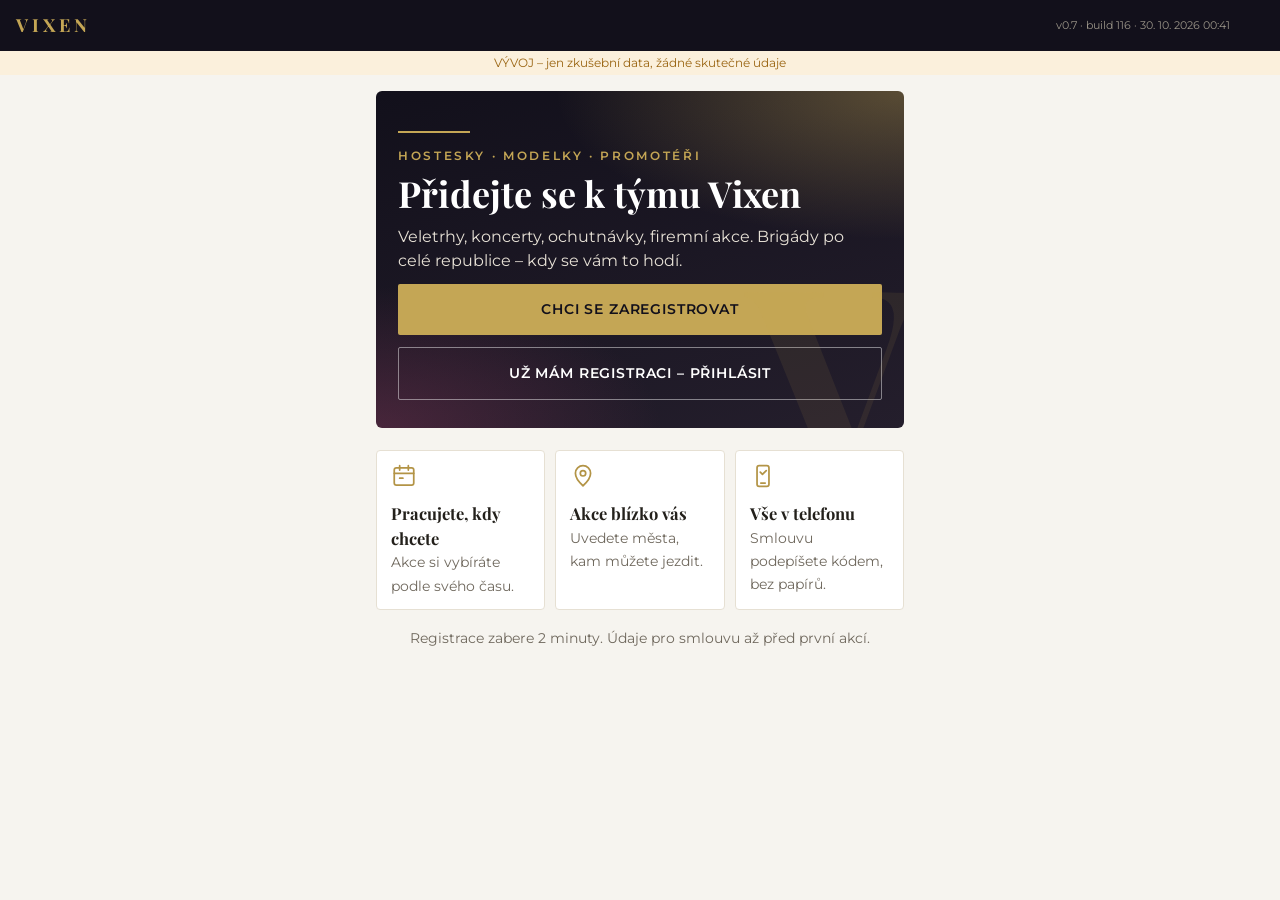
==== index.html @ 066e006f "build 116: Lidé: viditelný filtr měst (více měst, bez diakritiky), řidičák/auto, bota, poslední akce" ====
<!doctype html>
<html lang="cs">
<head>
<meta charset="utf-8">
<meta name="viewport" content="width=device-width,initial-scale=1,viewport-fit=cover">
<meta name="theme-color" content="#12101b">
<link rel="manifest" href="manifest.webmanifest">
<link rel="icon" type="image/png" sizes="32x32" href="ikony/favicon-32.png">
<link rel="apple-touch-icon" href="ikony/apple-touch-icon.png">
<meta name="apple-mobile-web-app-capable" content="yes">
<meta name="mobile-web-app-capable" content="yes">
<meta name="apple-mobile-web-app-title" content="Vixen">
<meta name="apple-mobile-web-app-status-bar-style" content="black-translucent">
<meta name="robots" content="noindex, nofollow">
<title>Vixen – hostesky</title>
<link rel="stylesheet" href="styles.css?v=116">
</head>
<body class="verejna">
<header class="hlava"><div class="top"><b>VIXEN</b><span id="kdo"></span><button id="odhlasit" class="hidden">Odhlásit</button></div>
<nav class="kroky hidden" id="tabs" aria-label="Kroky">
  <button data-v="prehled"><i>⌂</i><span>Přehled</span></button><button data-v="nabidky"><i>✉</i><span>Nabídky</span></button><button data-v="profil"><i>3</i><span>Profil</span></button><button data-v="nastup"><i>4</i><span>Údaje</span></button><button data-v="dokumenty"><i>5</i><span>Smlouva</span></button>
</nav></header>
<div class="env" id="env"></div>
<main id="app"><p class="mute">Načítám…</p></main>

<script src="vendor/supabase.js?v=116"></script>
<script src="config.js?v=116"></script>
<script src="verze.js?v=116"></script>
<script src="kontroly.js?v=116"></script>
<script src="app.js?v=116"></script>
</body>
</html>
---- styles.css ----
/* Společný vzhled aplikace Vixen (hosteska i kancelář) */
:root{--bg:#f6f4ef;--card:#fff;--ink:#23201b;--mute:#6f685d;--line:#ddd6c8;--gold:#ac9455;--gold-d:#8c7740;--gold-s:#f1ead9;
--ok:#2f7d4f;--ok-s:#e3f1e8;--warn:#9a6512;--warn-s:#fbf0dc;--bad:#b23a3a;--bad-s:#fdf1f1}
*{box-sizing:border-box}
html,body{margin:0}
body{background:var(--bg);color:var(--ink);font:16px/1.5 system-ui,-apple-system,"Segoe UI",Roboto,sans-serif}
.top{position:sticky;top:0;z-index:5;background:#23201b;color:#fff;display:flex;justify-content:space-between;align-items:center;padding:12px 16px}
.top b{color:var(--gold);letter-spacing:.14em}
.top button{background:none;border:1px solid #555;color:#ddd;border-radius:8px;padding:4px 10px;font:inherit;font-size:13px;cursor:pointer}
.env{background:var(--warn-s);color:var(--warn);font-size:12px;text-align:center;padding:3px}
main{max-width:560px;margin:0 auto;padding:16px 16px 40px}
h1{font-size:22px;margin:8px 0 4px}
h2{font-size:18px;margin:18px 0 6px}
.mute{color:var(--mute);font-size:14px}
.card{background:var(--card);border:1px solid var(--line);border-radius:14px;padding:14px 16px;margin:12px 0}
.fld{margin:12px 0}
.fld label{display:block;font-size:13px;color:var(--mute);margin-bottom:4px}
.fld input,.fld select,.fld textarea{width:100%;padding:11px 12px;border:1px solid #cfc7b8;border-radius:10px;background:#fff;font:inherit;color:var(--ink)}
.fld input:focus,.fld select:focus{outline:2px solid var(--gold);border-color:var(--gold)}
.fld.chyba input,.fld.chyba select{border-color:var(--bad);background:var(--bad-s)}
.fld .err{color:var(--bad);font-size:13px;margin-top:4px;min-height:0}
.fld .hint{color:var(--mute);font-size:12.5px;margin-top:4px}
.pre{background:var(--gold-s)!important;border-color:#d9cba3!important}
.row{display:flex;gap:10px}.row>*{flex:1}
.chips{display:flex;flex-wrap:wrap;gap:8px}
.chips label{white-space:nowrap;display:flex;align-items:center;gap:6px;border:1px solid #cfc7b8;border-radius:20px;padding:7px 12px;font-size:14px;background:#fff;cursor:pointer}
.chk{display:flex;gap:10px;align-items:flex-start;font-size:14px;margin:12px 0;cursor:pointer}
.chk input{width:20px;height:20px;margin-top:2px;flex:none}
.btn{display:block;width:100%;border:0;border-radius:12px;padding:14px;font:inherit;font-weight:700;background:var(--gold);color:#fff;cursor:pointer;margin-top:12px}
.btn:disabled{opacity:.45;cursor:not-allowed}
.btn.o{background:#fff;color:var(--ink);border:1px solid #cfc7b8}
.btn.g{background:var(--ok)}
.msg{border-radius:10px;padding:10px 12px;margin:10px 0;font-size:14px}
.msg.ok{background:var(--ok-s);color:var(--ok)}.msg.bad{background:var(--bad-s);color:var(--bad)}.msg.warn{background:var(--warn-s);color:var(--warn)}
.sem{display:flex;justify-content:space-between;align-items:center;border:1px solid var(--line);border-radius:10px;padding:10px 12px;margin:8px 0;background:#fff;cursor:pointer}
.tag{font-size:12px;padding:2px 9px;border-radius:12px;white-space:nowrap}
.t-ok{background:var(--ok-s);color:var(--ok)}.t-w{background:var(--warn-s);color:var(--warn)}.t-b{background:var(--bad-s);color:var(--bad)}.t-g{background:#eee;color:#555}
.sum{display:grid;grid-template-columns:42% 58%;gap:4px 10px;font-size:14px}
.sum div:nth-child(odd){color:var(--mute)}
.doc{white-space:pre-wrap;font:13px/1.55 Georgia,serif;background:#fffdf8;border:1px solid var(--line);border-radius:10px;padding:14px;max-height:340px;overflow:auto}
.code{font-size:28px;letter-spacing:10px;text-align:center;font-weight:700}
.top #kdo{margin:0 12px;color:#e8e2d6;font-size:13px;white-space:nowrap;overflow:hidden;text-overflow:ellipsis;max-width:42vw}
.top #kdo:not(:empty)::before{content:"👤 ";}
.dok-pod .akce{display:block;margin-top:4px;font-size:14px}.dok-pod .akce a{margin-right:12px}.dok-pod .m2 .msg{margin:6px 0 0}
.hlava{position:sticky;top:0;z-index:6}.hlava .top{position:static}
/* navigace krokem nahoře (hosteska) */
.kroky{display:flex;background:#fff;border-bottom:1px solid var(--line);max-width:100%;overflow-x:auto}
.kroky button{flex:1 1 0;min-width:72px;background:none;border:0;border-bottom:3px solid transparent;font:inherit;font-size:13px;color:var(--mute);padding:8px 4px 6px;cursor:pointer;display:flex;flex-direction:column;align-items:center;gap:2px}
.kroky button i{font-style:normal;width:24px;height:24px;border-radius:50%;display:flex;align-items:center;justify-content:center;font-size:13px;font-weight:700;background:#ece6da;color:var(--mute)}
.kroky button.on{color:var(--ink);font-weight:700;border-bottom-color:var(--gold)}
.kroky button.hot i{background:var(--ok);color:#fff}
.kroky button.dalsi i{background:var(--gold);color:#fff;box-shadow:0 0 0 3px var(--gold-s)}
.kroky button.zamek{opacity:.55}
/* tok kroků na přehledu */
.ted{border-radius:14px;padding:14px 16px;margin:12px 0 18px;background:var(--gold-s);border:2px solid var(--gold)}
.ted.kancelar{background:var(--warn-s);border-color:#e6c98f}
.ted.konec{background:var(--ok-s);border-color:#9fd0b2}
.ted b{display:block;font-size:17px;margin-bottom:2px}
.ted .btn{margin-top:10px}
.prubeh{height:8px;border-radius:4px;background:#e6dfd1;overflow:hidden;margin:6px 0 2px}.prubeh>div{height:100%;background:var(--ok)}
.cesta{margin:8px 0 0;padding:0;list-style:none}
.cesta li{position:relative;display:flex;gap:12px;padding:0 0 22px}
.cesta li:not(:last-child)::before{content:"";position:absolute;left:15px;top:32px;bottom:2px;width:2px;background:var(--line)}
.cesta li:not(:last-child)::after{content:"";position:absolute;left:10px;bottom:0;border:6px solid transparent;border-top:8px solid var(--line)}
.cesta li.hotovo:not(:last-child)::before{background:var(--ok)}.cesta li.hotovo:not(:last-child)::after{border-top-color:var(--ok)}
.cesta .c{flex:0 0 32px;height:32px;border-radius:50%;display:flex;align-items:center;justify-content:center;font-weight:700;background:#ece6da;color:var(--mute);position:relative;z-index:1}
.cesta li.hotovo .c{background:var(--ok);color:#fff}
.cesta li.nyni .c{background:var(--gold);color:#fff;box-shadow:0 0 0 4px var(--gold-s)}
.cesta .t{flex:1;min-width:0}
.cesta .t b{display:block}
.cesta .t small{display:block;color:var(--mute);font-size:13px}
.cesta li.nyni .t b{color:var(--gold-d)}
.cesta li.budouci .t{opacity:.7}
.kdo{display:inline-block;font-size:11px;font-weight:700;padding:1px 7px;border-radius:99px;margin-left:6px;vertical-align:middle}
.kdo.vy{background:var(--gold);color:#fff}.kdo.kanc{background:#e9e3d6;color:var(--mute)}
.cesta li[data-v]{cursor:pointer}
.hidden{display:none!important}
a{color:var(--gold-d)}
/* kde může pracovat */
.okresy{border:1px solid var(--line);border-radius:12px;padding:10px 12px;margin:10px 0;background:var(--gold-s)}
.okr-hlava{display:flex;gap:8px;align-items:baseline;flex-wrap:wrap;margin-bottom:8px;font-size:14px}
.okr-pocet{color:var(--mute);font-size:13px}
.okr-vse{margin-left:auto;font-size:13px}
.okresy .chips label{font-size:13px;padding:5px 10px}

/* fotky v profilu */
.fotky{display:flex;gap:10px;flex-wrap:wrap}
.fotky figure{position:relative;margin:0;width:104px;height:138px;border-radius:12px;overflow:hidden;background:#eee8dc}
.fotky img{width:100%;height:100%;object-fit:cover}
.fotky .smaz{position:absolute;top:4px;right:4px;border:0;border-radius:50%;width:26px;height:26px;background:rgba(0,0,0,.6);color:#fff;cursor:pointer}
.fotky .pridat{width:104px;height:138px;border:2px dashed var(--gold);border-radius:12px;display:flex;align-items:center;justify-content:center;text-align:center;color:var(--gold-d);font-weight:600;cursor:pointer;font-size:14px;line-height:1.4}

/* ---------- veřejná stránka hostesky – vzhled podle webu vixen-hostesky.cz (Playfair Display + Montserrat, zlatá) ----------
   Písma jsou uložená u aplikace (fonts/, licence OFL) – nenačítají se z Googlu. */
@font-face{font-family:'Playfair Display';font-weight:400;font-display:swap;src:url(fonts/playfair-display-latin-ext-400-normal.woff2) format('woff2');unicode-range:U+0100-02BA,U+02BD-02C5,U+02C7-02CC,U+02CE-02D7,U+02DD-02FF,U+0304,U+0308,U+0329,U+1D00-1DBF,U+1E00-1E9F,U+1EF2-1EFF,U+2020,U+20A0-20AB,U+20AD-20C0,U+2113,U+2C60-2C7F,U+A720-A7FF}
@font-face{font-family:'Playfair Display';font-weight:400;font-display:swap;src:url(fonts/playfair-display-latin-400-normal.woff2) format('woff2');unicode-range:U+0000-00FF,U+0131,U+0152-0153,U+02BB-02BC,U+02C6,U+02DA,U+02DC,U+0304,U+0308,U+0329,U+2000-206F,U+20AC,U+2122,U+2191,U+2193,U+2212,U+2215,U+FEFF,U+FFFD}
@font-face{font-family:'Playfair Display';font-weight:700;font-display:swap;src:url(fonts/playfair-display-latin-ext-700-normal.woff2) format('woff2');unicode-range:U+0100-02BA,U+02BD-02C5,U+02C7-02CC,U+02CE-02D7,U+02DD-02FF,U+0304,U+0308,U+0329,U+1D00-1DBF,U+1E00-1E9F,U+1EF2-1EFF,U+2020,U+20A0-20AB,U+20AD-20C0,U+2113,U+2C60-2C7F,U+A720-A7FF}
@font-face{font-family:'Playfair Display';font-weight:700;font-display:swap;src:url(fonts/playfair-display-latin-700-normal.woff2) format('woff2');unicode-range:U+0000-00FF,U+0131,U+0152-0153,U+02BB-02BC,U+02C6,U+02DA,U+02DC,U+0304,U+0308,U+0329,U+2000-206F,U+20AC,U+2122,U+2191,U+2193,U+2212,U+2215,U+FEFF,U+FFFD}
@font-face{font-family:'Montserrat';font-weight:400;font-display:swap;src:url(fonts/montserrat-latin-ext-400-normal.woff2) format('woff2');unicode-range:U+0100-02BA,U+02BD-02C5,U+02C7-02CC,U+02CE-02D7,U+02DD-02FF,U+0304,U+0308,U+0329,U+1D00-1DBF,U+1E00-1E9F,U+1EF2-1EFF,U+2020,U+20A0-20AB,U+20AD-20C0,U+2113,U+2C60-2C7F,U+A720-A7FF}
@font-face{font-family:'Montserrat';font-weight:400;font-display:swap;src:url(fonts/montserrat-latin-400-normal.woff2) format('woff2');unicode-range:U+0000-00FF,U+0131,U+0152-0153,U+02BB-02BC,U+02C6,U+02DA,U+02DC,U+0304,U+0308,U+0329,U+2000-206F,U+20AC,U+2122,U+2191,U+2193,U+2212,U+2215,U+FEFF,U+FFFD}
@font-face{font-family:'Montserrat';font-weight:600 700;font-display:swap;src:url(fonts/montserrat-latin-ext-600-normal.woff2) format('woff2');unicode-range:U+0100-02BA,U+02BD-02C5,U+02C7-02CC,U+02CE-02D7,U+02DD-02FF,U+0304,U+0308,U+0329,U+1D00-1DBF,U+1E00-1E9F,U+1EF2-1EFF,U+2020,U+20A0-20AB,U+20AD-20C0,U+2113,U+2C60-2C7F,U+A720-A7FF}
@font-face{font-family:'Montserrat';font-weight:600 700;font-display:swap;src:url(fonts/montserrat-latin-600-normal.woff2) format('woff2');unicode-range:U+0000-00FF,U+0131,U+0152-0153,U+02BB-02BC,U+02C6,U+02DA,U+02DC,U+0304,U+0308,U+0329,U+2000-206F,U+20AC,U+2122,U+2191,U+2193,U+2212,U+2215,U+FEFF,U+FFFD}
body.verejna{--gold:#b39446;--gold-d:#8c7330;--zlata:#c4a655;--noc:#12101b;font-family:Montserrat,system-ui,-apple-system,"Segoe UI",Roboto,sans-serif;font-size:15.5px}
.verejna h1,.verejna h2{font-family:'Playfair Display',Georgia,serif;font-weight:700;letter-spacing:.005em}
.verejna h1{font-size:27px}.verejna h2{font-size:20px}
.verejna .top{background:var(--noc)}
.verejna .top b{font-family:'Playfair Display',Georgia,serif;color:var(--zlata);letter-spacing:.22em;font-size:18px}
.verejna .btn{border-radius:2px;letter-spacing:.06em;text-transform:uppercase;font-size:14px;font-weight:600;padding:15px}
.verejna .btn:not(.o):not(.g){background:var(--noc);color:#fff;box-shadow:inset 0 -3px 0 var(--zlata)}
.verejna .btn:not(.o):not(.g):hover{background:#2a2433}
.verejna .card{border-radius:4px;border-color:#e6e0d3;box-shadow:0 10px 30px rgba(18,16,27,.06)}
.verejna .fld input,.verejna .fld select,.verejna .fld textarea{border-radius:4px}
.verejna .chips label{border-radius:2px}
.verejna .chips label:has(input:checked){border-color:var(--zlata);background:#fbf6e8}
/* úvodní plocha (hero) */
.hero{position:relative;overflow:hidden;margin:-16px -16px 20px;padding:40px 22px 28px;color:#fff;
  background:radial-gradient(120% 80% at 100% 0%,rgba(196,166,85,.38),rgba(196,166,85,0) 55%),radial-gradient(90% 70% at 0% 100%,rgba(122,52,83,.45),rgba(122,52,83,0) 60%),linear-gradient(165deg,#12101b 0%,#241e2c 100%)}
.hero::after{content:"V";position:absolute;right:-18px;bottom:-70px;font:700 260px/1 'Playfair Display',Georgia,serif;color:rgba(196,166,85,.09);pointer-events:none}
.hero .linka{width:72px;height:2px;background:var(--zlata);margin:0 0 14px}
.hero .nad{letter-spacing:.22em;text-transform:uppercase;color:var(--zlata);font-size:12px;font-weight:600}
.hero h1{color:#fff;font-size:36px;line-height:1.12;margin:8px 0 12px}
.hero p{color:#e7e1d6;margin:0 0 6px;max-width:30em}
.hero .btn:not(.o){background:var(--zlata)!important;color:var(--noc)!important;box-shadow:none!important}
.hero .btn.o{background:transparent;color:#fff;border:1px solid rgba(255,255,255,.45)}
.hero.mala{padding:26px 22px 22px}.hero.mala h1{font-size:30px}
.vyhody{display:grid;grid-template-columns:1fr;gap:10px;margin:6px 0 18px}
.vyhody div{display:flex;gap:12px;align-items:flex-start;background:#fff;border:1px solid #e6e0d3;border-radius:4px;padding:12px 14px}
.vyhody svg{flex:none;width:26px;height:26px;color:var(--gold)}
.vyhody b{display:block;font-family:'Playfair Display',Georgia,serif;font-size:16.5px}
.vyhody span{color:var(--mute);font-size:14px}
.oddil{display:flex;align-items:center;gap:10px;margin:22px 0 4px;font-family:'Playfair Display',Georgia,serif;font-size:18px;font-weight:700}
.oddil i{font-style:normal;font-family:Montserrat,sans-serif;width:26px;height:26px;border-radius:50%;background:var(--noc);color:var(--zlata);font-size:13px;display:flex;align-items:center;justify-content:center}
.oddil:first-child{margin-top:4px}
@media(min-width:600px){.hero{margin:0 0 22px;border-radius:6px}.vyhody{grid-template-columns:1fr 1fr 1fr}.vyhody div{flex-direction:column}}
/* zástupce na ploše telefonu */
.plocha{display:flex;gap:12px;align-items:flex-start}.plocha img{border-radius:12px;flex:none}
.plocha b.nadp{display:block;font-family:'Playfair Display',Georgia,serif;font-size:16.5px}.plocha span{color:var(--mute);font-size:14px}
.plocha-tl{display:flex;gap:8px;margin-top:4px}.plocha-tl .btn{margin-top:6px;padding:10px 12px;font-size:12.5px}
.verejna .hlava{padding-top:env(safe-area-inset-top);background:var(--noc)}

/* ochrana registrace: pole pro roboty, člověk ho nevidí */
.past{position:absolute;left:-9999px;width:1px;height:1px;overflow:hidden}

/* výběr měst bez krajů (26. 10. 2026) */
.oblast .rychle label{font-size:13px;padding:5px 10px}
.hledej-mesto{position:relative;margin-top:10px}
.hledej-mesto input{width:100%}
.naseptavac{position:absolute;left:0;right:0;top:100%;z-index:20;background:#fff;border:1px solid var(--line);border-radius:10px;box-shadow:0 6px 18px rgba(0,0,0,.12);padding:4px;display:flex;flex-direction:column}
.naseptavac button{background:none;border:0;text-align:left;padding:9px 10px;font:inherit;border-radius:8px;cursor:pointer}
.naseptavac button:hover,.naseptavac button:focus{background:var(--gold-s)}
.naseptavac .mute{padding:8px 10px}
.vybrana{margin-top:10px;display:flex;flex-wrap:wrap;gap:6px;align-items:center;font-size:14px}
.mesto-chip{display:inline-flex;align-items:center;gap:4px;background:var(--gold-s);border:1px solid var(--gold);border-radius:20px;padding:4px 6px 4px 12px}
.mesto-chip button{border:0;background:none;cursor:pointer;color:var(--mute);font-size:13px;padding:0 4px}
/* úřad práce výrazně */
.up-otazka{border:2px solid var(--bad);background:var(--bad-s);border-radius:12px;padding:12px}
.up-otazka>label:first-child{color:var(--bad);font-weight:700}
.chk.velke{font-size:16px;padding:6px 0}
/* rozcestník forma spolupráce */
.formy{display:flex;flex-direction:column;gap:10px;margin:14px 0}
.forma{text-align:left;background:#fff;border:1px solid var(--line);border-radius:14px;padding:14px 16px;font:inherit;cursor:pointer;display:flex;flex-direction:column;gap:4px}
.forma b{font-size:16px}.forma span{color:var(--mute);font-size:14px}
.forma:hover,.forma:focus{border-color:var(--gold);background:var(--gold-s)}
/* kancelář: WhatsApp upozornění, nastavení (27. 10. 2026) */
.wa-panel{flex-basis:100%;margin-top:8px}
.wa-panel textarea{width:100%;margin:6px 0;font:inherit}
.wa-tab{width:100%;border-collapse:collapse;margin-top:8px;font-size:14px}
.wa-tab td{border-top:1px solid var(--line);padding:8px 6px;vertical-align:top}
.wa-tab .wa-txt{white-space:pre-wrap;color:var(--mute);max-width:420px}
.wa-tab .wa-tl{white-space:nowrap}.wa-tab .wa-tl .btn{margin:0 4px 4px 0}
.wa-tab tr.wa-hotovo{background:var(--ok-s)}
.nast{max-width:720px}
.hromadne .wa-panel{display:block;background:#fff;color:var(--ink);border-radius:12px;padding:12px 14px}
.hromadne .wa-panel .pozn{color:var(--mute)}
.hromadne .wa-panel .akce{display:flex;gap:8px;flex-wrap:wrap}
.hromadne .wa-panel .akce .btn{width:auto}
.wa-tab b{color:var(--ink)}
.hromadne .wa-panel .mute{color:var(--mute)}.hromadne .wa-panel .wa-hotovo .wa-stav{color:var(--ok);font-weight:600}
/* navádění k instalaci (27. 10. 2026) */
.plocha.mala{padding:10px 12px}.plocha.mala img{width:36px;height:36px}.plocha.mala span{display:none}
ol.navod{padding-left:22px;margin:4px 0 14px}ol.navod li{margin:0 0 18px;line-height:1.45}
.navod-obr{display:block;width:100%;max-width:300px;height:auto;margin:8px 0 0;font-family:-apple-system,system-ui,Roboto,sans-serif}
.wa-souhlas{background:#e8f8ee;border:1px solid #b7e4c7;border-radius:10px;padding:12px;line-height:1.45}.wa-souhlas b{color:#14713a}
.gdpr-info{font-size:13px;margin:14px 0 6px}
/* nabídky akcí (hosteska) */
.nab-karta-a{margin:12px 0}.nab-karta-a h2{margin:0;font-size:19px}.nab-hl{display:flex;justify-content:space-between;align-items:center;gap:8px}
.nab-stara{opacity:.6}
.nab-dl{display:grid;grid-template-columns:auto 1fr;gap:6px 12px;margin:10px 0 12px;font-size:15px}.nab-dl dt{color:var(--mute)}.nab-dl dd{margin:0}
.nab-foto{max-width:100%;max-height:220px;border-radius:10px;margin-top:6px}
.nab-tl{display:flex;gap:10px}.nab-tl .btn{flex:1}
.nab-stav{border-radius:12px;padding:10px 12px;background:#f3efe6;margin:8px 0}.nab-stav b{display:block}
.nab-stav.ok{background:var(--ok-s);border:2px solid #9fd0b2}.nab-stav.wa{background:var(--warn-s);border:2px solid #e6c98f}
.nab-kontakty{margin:6px 0 0;padding-left:18px}.nab-kontakty li{margin:3px 0}
.nab-potvrd{margin-top:8px}
.nab-karta .btn{margin-top:8px}
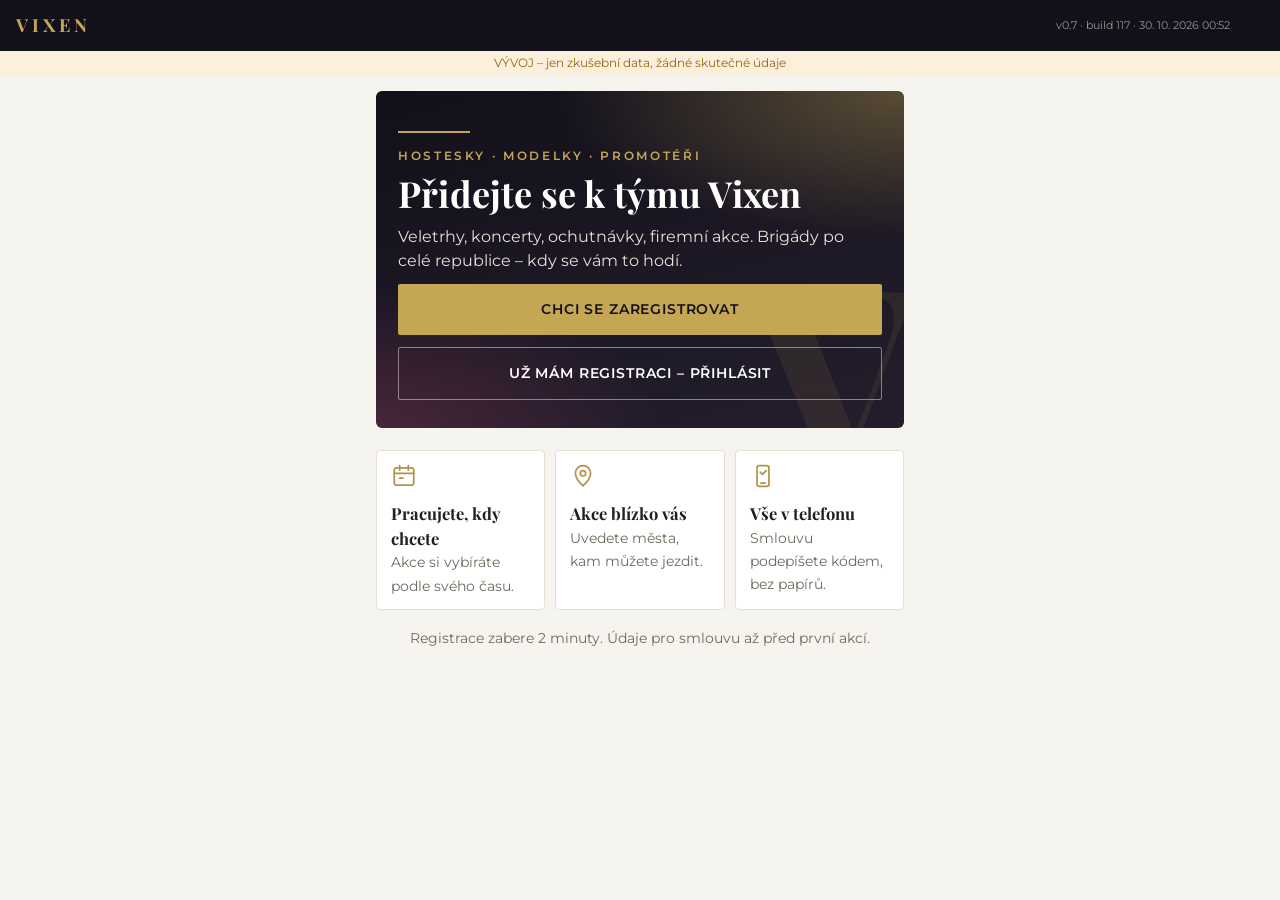
==== commit 7b856399: "build 117: Zprávy hostesce: dialog s výběrem kanálů (aplikace, e-mail, WhatsApp) a textem pro každý " ====
--- a/index.html
+++ b/index.html
@@ -13,7 +13,7 @@
 <meta name="apple-mobile-web-app-status-bar-style" content="black-translucent">
 <meta name="robots" content="noindex, nofollow">
 <title>Vixen – hostesky</title>
-<link rel="stylesheet" href="styles.css?v=116">
+<link rel="stylesheet" href="styles.css?v=117">
 </head>
 <body class="verejna">
 <header class="hlava"><div class="top"><b>VIXEN</b><span id="kdo"></span><button id="odhlasit" class="hidden">Odhlásit</button></div>
@@ -23,10 +23,10 @@
 <div class="env" id="env"></div>
 <main id="app"><p class="mute">Načítám…</p></main>
 
-<script src="vendor/supabase.js?v=116"></script>
-<script src="config.js?v=116"></script>
-<script src="verze.js?v=116"></script>
-<script src="kontroly.js?v=116"></script>
-<script src="app.js?v=116"></script>
+<script src="vendor/supabase.js?v=117"></script>
+<script src="config.js?v=117"></script>
+<script src="verze.js?v=117"></script>
+<script src="kontroly.js?v=117"></script>
+<script src="app.js?v=117"></script>
 </body>
 </html>
--- a/styles.css
+++ b/styles.css
@@ -193,3 +193,9 @@
 .nab-kontakty{margin:6px 0 0;padding-left:18px}.nab-kontakty li{margin:3px 0}
 .nab-potvrd{margin-top:8px}
 .nab-karta .btn{margin-top:8px}
+/* zprávy od kanceláře (hosteska) */
+.zpr-box{margin:12px 0}.zpr-box h2{font-size:17px;margin:0 0 6px}
+.zpr-k{background:#fff;border:1px solid var(--line);border-left:5px solid var(--line);border-radius:12px;padding:10px 12px;margin:8px 0}
+.zpr-k.nova{border-left-color:var(--gold);background:#fffdf6}.zpr-k p{margin:6px 0 0;white-space:pre-wrap}.zpr-k small{color:var(--mute)}
+.zpr-hl{display:flex;justify-content:space-between;gap:8px;align-items:center}
+.zpr-box:not(.vse) .zpr-k.starsi{display:none}
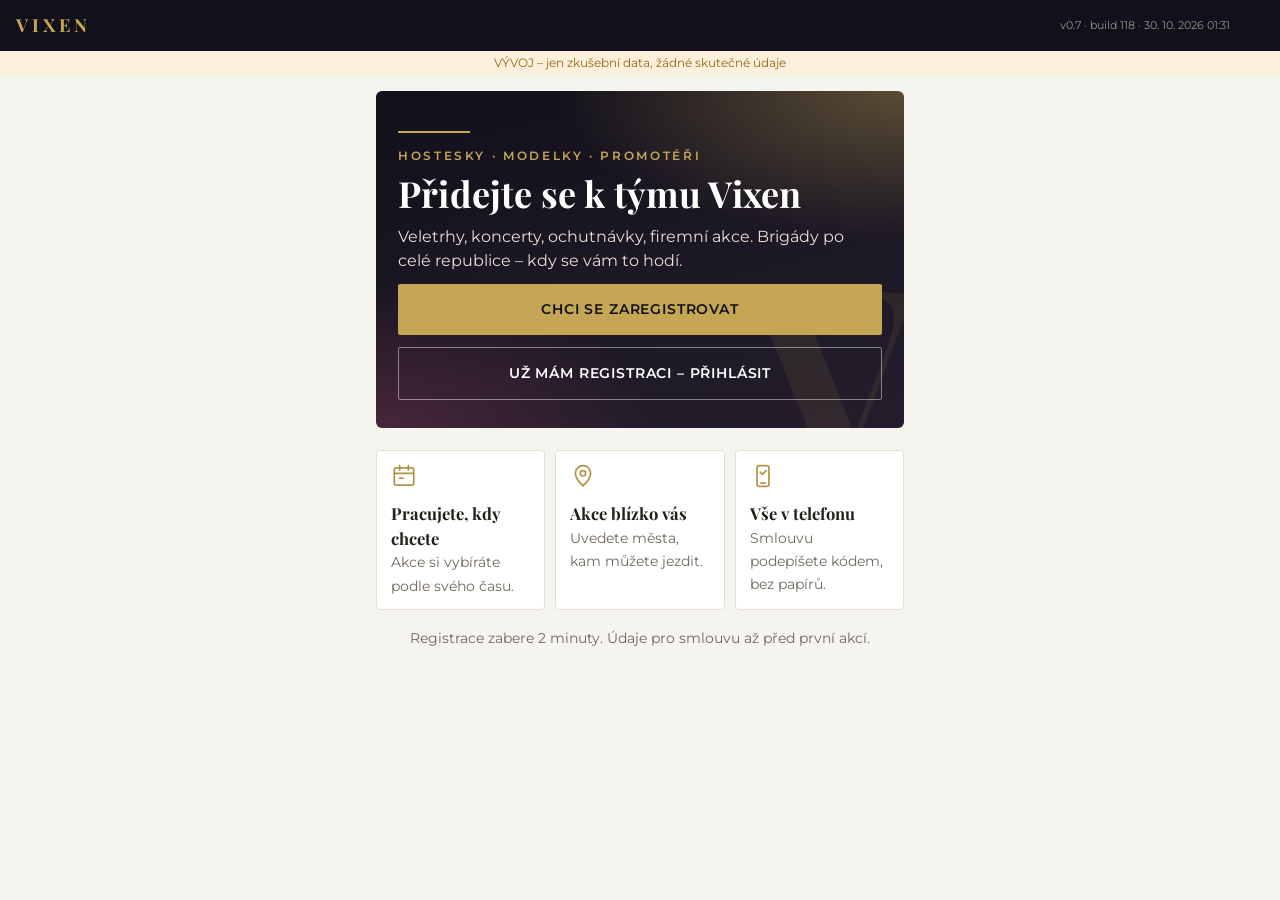
==== commit 77273932: "build 118: Kdo co potvrdil: u stavů v kanceláři i v aplikaci hostesky je vidět, zda to byl Vixen (jm" ====
--- a/index.html
+++ b/index.html
@@ -13,7 +13,7 @@
 <meta name="apple-mobile-web-app-status-bar-style" content="black-translucent">
 <meta name="robots" content="noindex, nofollow">
 <title>Vixen – hostesky</title>
-<link rel="stylesheet" href="styles.css?v=117">
+<link rel="stylesheet" href="styles.css?v=118">
 </head>
 <body class="verejna">
 <header class="hlava"><div class="top"><b>VIXEN</b><span id="kdo"></span><button id="odhlasit" class="hidden">Odhlásit</button></div>
@@ -23,10 +23,10 @@
 <div class="env" id="env"></div>
 <main id="app"><p class="mute">Načítám…</p></main>
 
-<script src="vendor/supabase.js?v=117"></script>
-<script src="config.js?v=117"></script>
-<script src="verze.js?v=117"></script>
-<script src="kontroly.js?v=117"></script>
-<script src="app.js?v=117"></script>
+<script src="vendor/supabase.js?v=118"></script>
+<script src="config.js?v=118"></script>
+<script src="verze.js?v=118"></script>
+<script src="kontroly.js?v=118"></script>
+<script src="app.js?v=118"></script>
 </body>
 </html>
--- a/styles.css
+++ b/styles.css
@@ -199,3 +199,5 @@
 .zpr-k.nova{border-left-color:var(--gold);background:#fffdf6}.zpr-k p{margin:6px 0 0;white-space:pre-wrap}.zpr-k small{color:var(--mute)}
 .zpr-hl{display:flex;justify-content:space-between;gap:8px;align-items:center}
 .zpr-box:not(.vse) .zpr-k.starsi{display:none}
+/* kdo co potvrdil */
+.nab-stav small{display:block;color:var(--mute);font-size:12.5px;margin-top:2px}
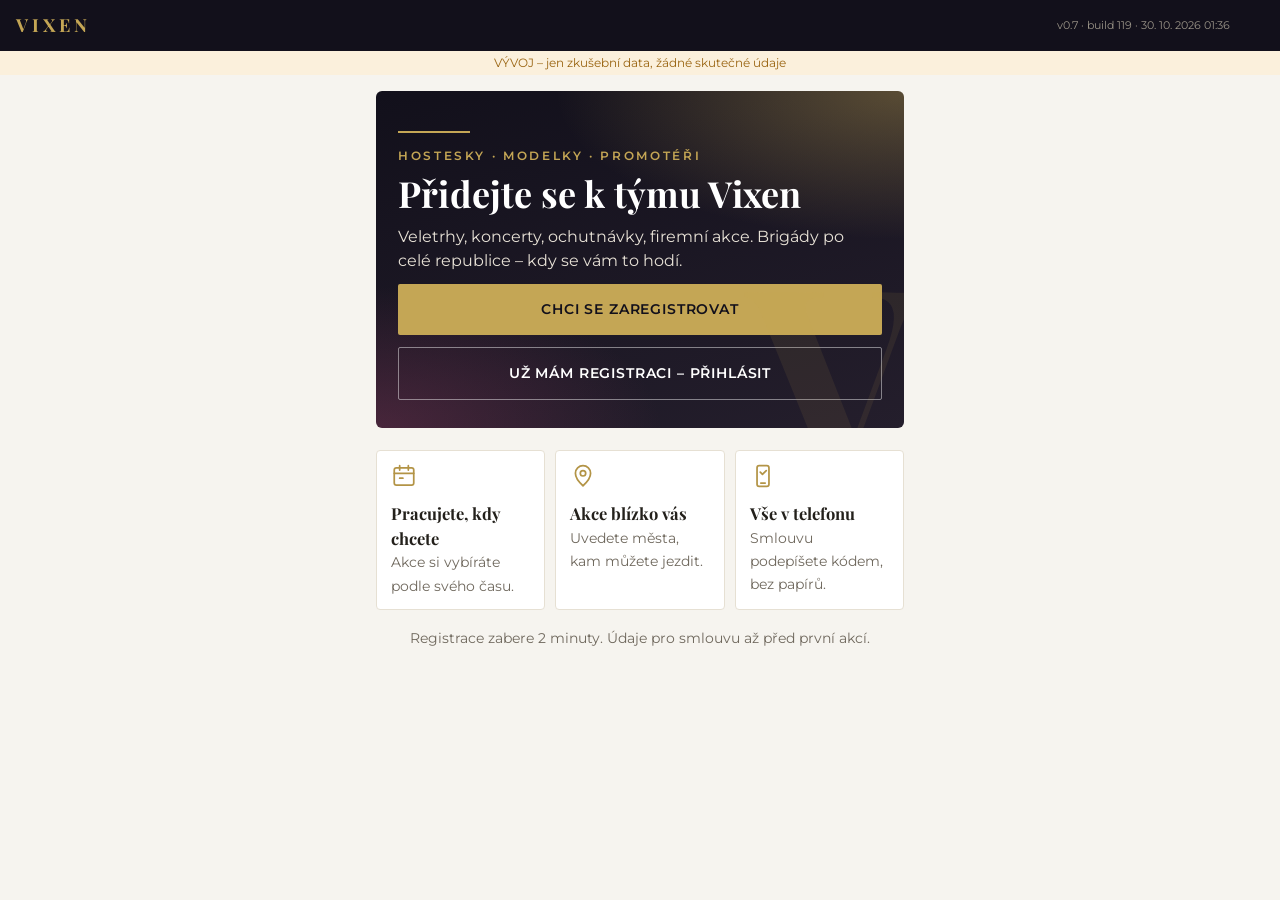
==== commit 32a24389: "build 119: Revize měst u lidí: úprava v kanceláři výběrem měst jako v registraci, výpisy a export po" ====
--- a/index.html
+++ b/index.html
@@ -13,7 +13,7 @@
 <meta name="apple-mobile-web-app-status-bar-style" content="black-translucent">
 <meta name="robots" content="noindex, nofollow">
 <title>Vixen – hostesky</title>
-<link rel="stylesheet" href="styles.css?v=118">
+<link rel="stylesheet" href="styles.css?v=119">
 </head>
 <body class="verejna">
 <header class="hlava"><div class="top"><b>VIXEN</b><span id="kdo"></span><button id="odhlasit" class="hidden">Odhlásit</button></div>
@@ -23,10 +23,10 @@
 <div class="env" id="env"></div>
 <main id="app"><p class="mute">Načítám…</p></main>
 
-<script src="vendor/supabase.js?v=118"></script>
-<script src="config.js?v=118"></script>
-<script src="verze.js?v=118"></script>
-<script src="kontroly.js?v=118"></script>
-<script src="app.js?v=118"></script>
+<script src="vendor/supabase.js?v=119"></script>
+<script src="config.js?v=119"></script>
+<script src="verze.js?v=119"></script>
+<script src="kontroly.js?v=119"></script>
+<script src="app.js?v=119"></script>
 </body>
 </html>
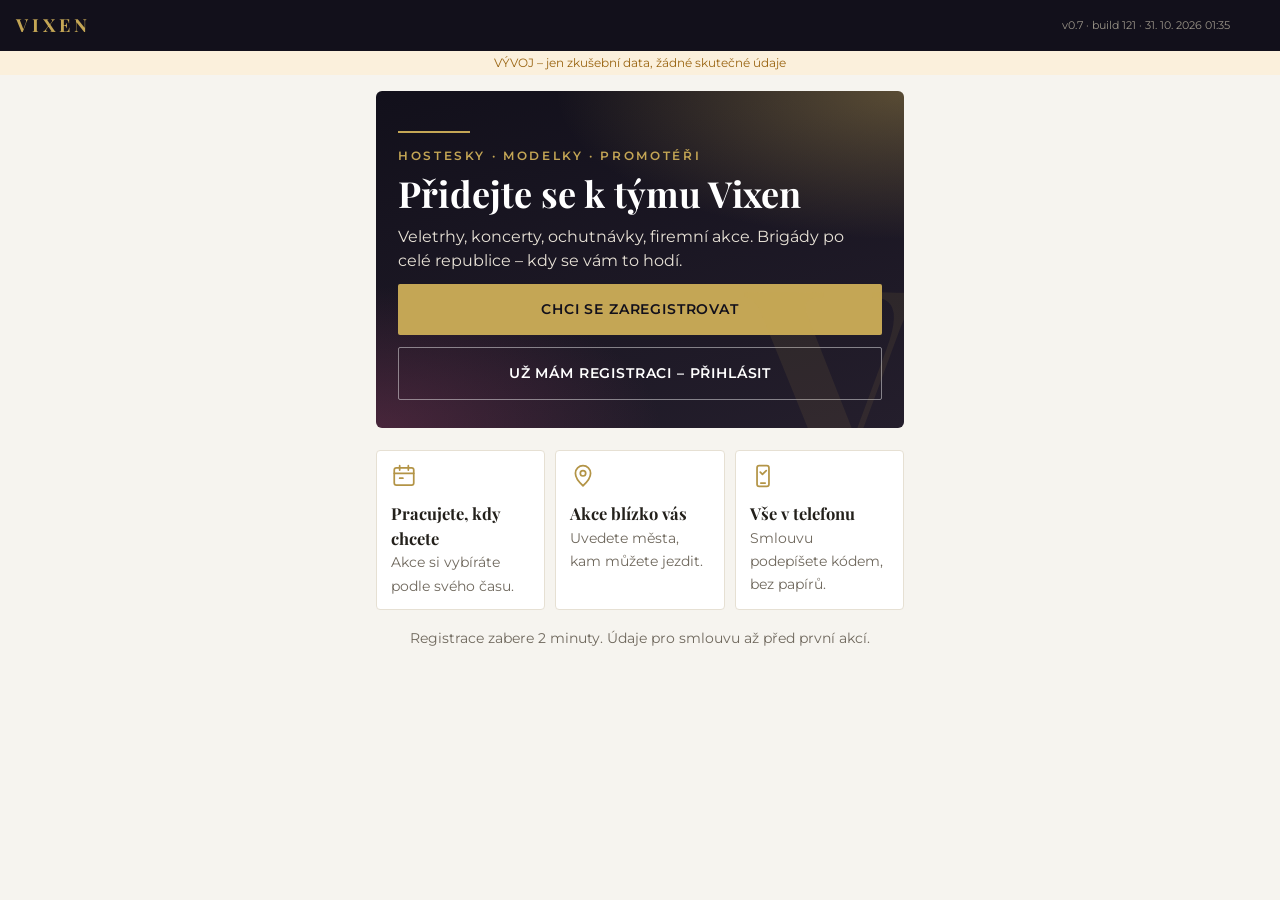
==== commit 1739ef98: "build 121: Modul 2 etapa C: zprávy k akci (všem potvrzeným / jednomu, důležitá změna, kdo přečetl, o" ====
--- a/index.html
+++ b/index.html
@@ -13,7 +13,7 @@
 <meta name="apple-mobile-web-app-status-bar-style" content="black-translucent">
 <meta name="robots" content="noindex, nofollow">
 <title>Vixen – hostesky</title>
-<link rel="stylesheet" href="styles.css?v=119">
+<link rel="stylesheet" href="styles.css?v=121">
 </head>
 <body class="verejna">
 <header class="hlava"><div class="top"><b>VIXEN</b><span id="kdo"></span><button id="odhlasit" class="hidden">Odhlásit</button></div>
@@ -23,10 +23,10 @@
 <div class="env" id="env"></div>
 <main id="app"><p class="mute">Načítám…</p></main>
 
-<script src="vendor/supabase.js?v=119"></script>
-<script src="config.js?v=119"></script>
-<script src="verze.js?v=119"></script>
-<script src="kontroly.js?v=119"></script>
-<script src="app.js?v=119"></script>
+<script src="vendor/supabase.js?v=121"></script>
+<script src="config.js?v=121"></script>
+<script src="verze.js?v=121"></script>
+<script src="kontroly.js?v=121"></script>
+<script src="app.js?v=121"></script>
 </body>
 </html>
--- a/styles.css
+++ b/styles.css
@@ -201,3 +201,10 @@
 .zpr-box:not(.vse) .zpr-k.starsi{display:none}
 /* kdo co potvrdil */
 .nab-stav small{display:block;color:var(--mute);font-size:12.5px;margin-top:2px}
+/* zprávy k akci (hosteska) */
+.azp-box{border-top:1px solid var(--line);margin-top:12px;padding-top:8px}.azp-box h3{font-size:15px;margin:0 0 6px}
+.azp-h{background:#f7f4ee;border-radius:10px;padding:8px 10px;margin:6px 0;border-left:4px solid var(--gold)}.azp-h small{color:var(--mute);display:block}.azp-h p{margin:4px 0 0;white-space:pre-wrap}
+.azp-h.moje{background:#eef4f8;border-left-color:#2f6f8f;margin-left:24px}.azp-h.dulezita{background:var(--bad-s);border-left-color:var(--bad)}.azp-h.nova{box-shadow:0 0 0 2px var(--gold)}
+.azp-vykr{display:inline-block;background:var(--bad);color:#fff;border-radius:99px;padding:1px 9px;font-weight:700;font-size:12px;margin-top:3px}
+.azp-f textarea{width:100%;box-sizing:border-box;padding:8px 10px;border:1px solid var(--line);border-radius:10px;font:inherit;margin:6px 0 4px}
+.ted.dul-karta{background:var(--bad-s);border-color:var(--bad)}.ted.dul-karta b{color:var(--bad)}
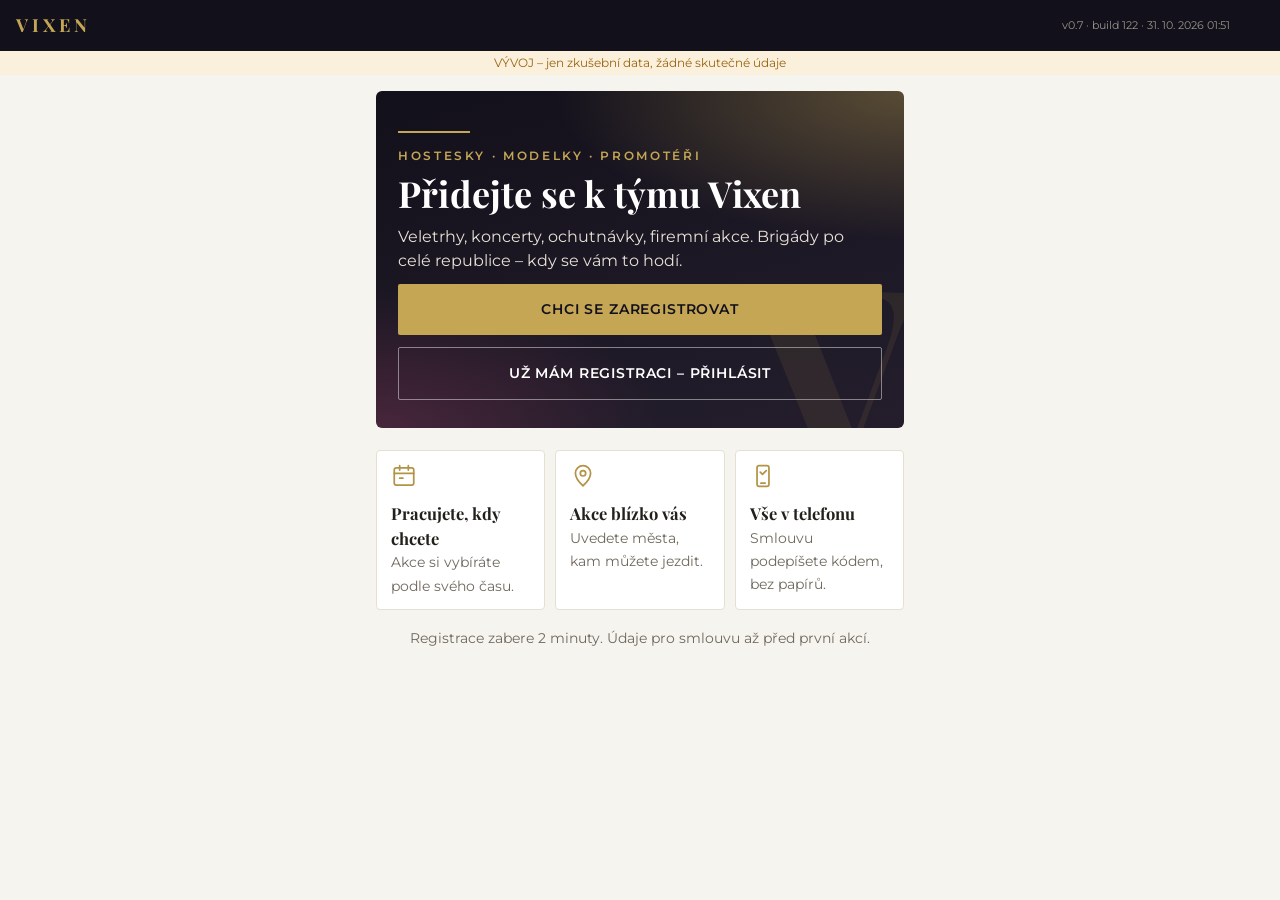
==== commit e7a9e222: "build 122: Modul 2 etapa D: den akce (Jsem na místě, příchody v kanceláři s Zavolat, nedorazil/a, př" ====
--- a/index.html
+++ b/index.html
@@ -13,7 +13,7 @@
 <meta name="apple-mobile-web-app-status-bar-style" content="black-translucent">
 <meta name="robots" content="noindex, nofollow">
 <title>Vixen – hostesky</title>
-<link rel="stylesheet" href="styles.css?v=121">
+<link rel="stylesheet" href="styles.css?v=122">
 </head>
 <body class="verejna">
 <header class="hlava"><div class="top"><b>VIXEN</b><span id="kdo"></span><button id="odhlasit" class="hidden">Odhlásit</button></div>
@@ -23,10 +23,10 @@
 <div class="env" id="env"></div>
 <main id="app"><p class="mute">Načítám…</p></main>
 
-<script src="vendor/supabase.js?v=121"></script>
-<script src="config.js?v=121"></script>
-<script src="verze.js?v=121"></script>
-<script src="kontroly.js?v=121"></script>
-<script src="app.js?v=121"></script>
+<script src="vendor/supabase.js?v=122"></script>
+<script src="config.js?v=122"></script>
+<script src="verze.js?v=122"></script>
+<script src="kontroly.js?v=122"></script>
+<script src="app.js?v=122"></script>
 </body>
 </html>
--- a/styles.css
+++ b/styles.css
@@ -208,3 +208,7 @@
 .azp-vykr{display:inline-block;background:var(--bad);color:#fff;border-radius:99px;padding:1px 9px;font-weight:700;font-size:12px;margin-top:3px}
 .azp-f textarea{width:100%;box-sizing:border-box;padding:8px 10px;border:1px solid var(--line);border-radius:10px;font:inherit;margin:6px 0 4px}
 .ted.dul-karta{background:var(--bad-s);border-color:var(--bad)}.ted.dul-karta b{color:var(--bad)}
+/* den akce (hosteska) */
+.ted.den-akce{background:var(--ok-s);border-color:#9fd0b2}.ted.den-akce small{display:block;color:var(--mute)}
+.btn-na-miste{display:block;width:100%;margin:10px 0 4px;font-size:18px;padding:14px;background:var(--ok);border-color:var(--ok);color:#fff}
+.nab-stav.na-miste{margin:8px 0}
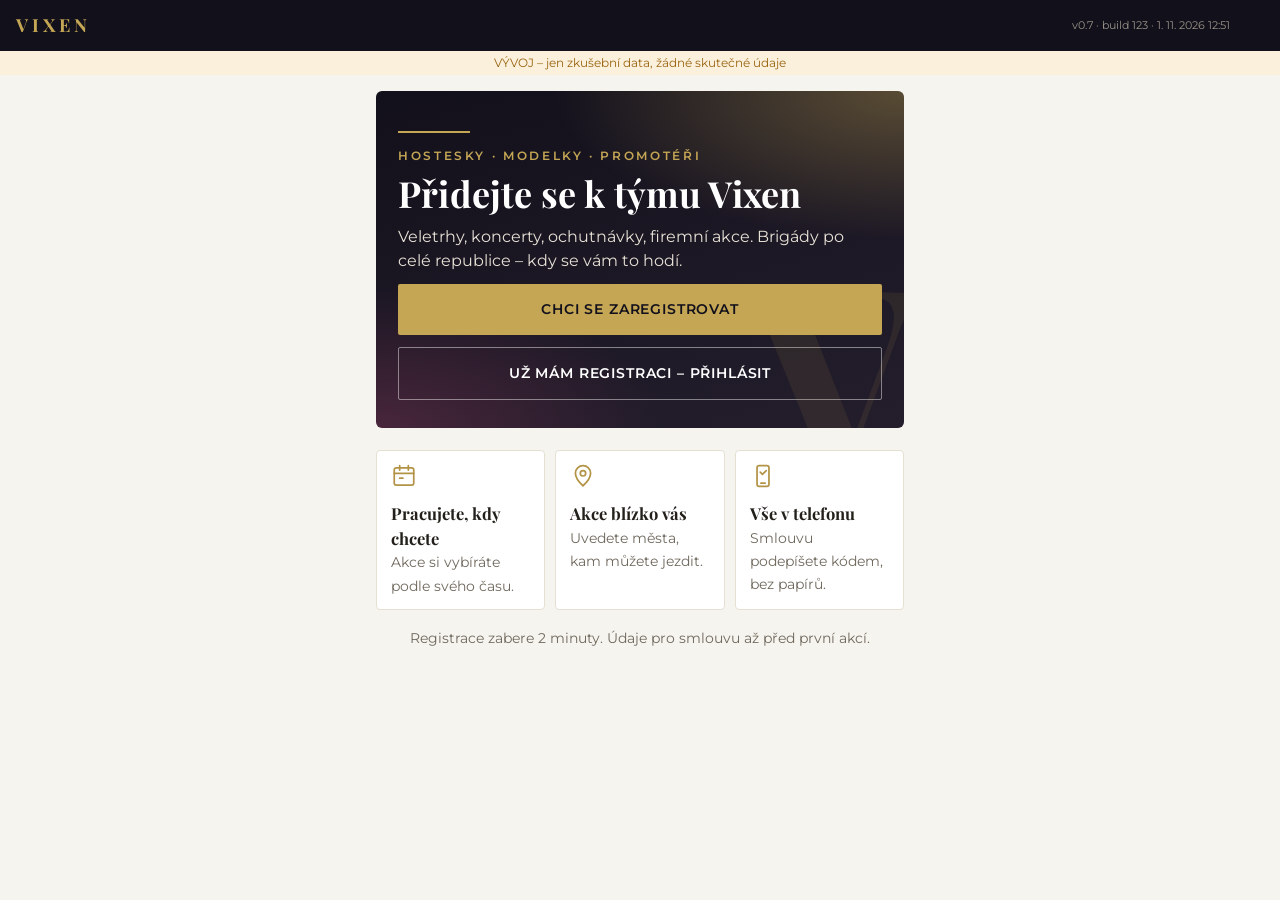
==== commit d280b6c3: "build 123: Modul 2 etapa E: upozornění v telefonu (Web Push), e-mail jako záloha, automatická připom" ====
--- a/index.html
+++ b/index.html
@@ -13,7 +13,7 @@
 <meta name="apple-mobile-web-app-status-bar-style" content="black-translucent">
 <meta name="robots" content="noindex, nofollow">
 <title>Vixen – hostesky</title>
-<link rel="stylesheet" href="styles.css?v=122">
+<link rel="stylesheet" href="styles.css?v=123">
 </head>
 <body class="verejna">
 <header class="hlava"><div class="top"><b>VIXEN</b><span id="kdo"></span><button id="odhlasit" class="hidden">Odhlásit</button></div>
@@ -23,10 +23,10 @@
 <div class="env" id="env"></div>
 <main id="app"><p class="mute">Načítám…</p></main>
 
-<script src="vendor/supabase.js?v=122"></script>
-<script src="config.js?v=122"></script>
-<script src="verze.js?v=122"></script>
-<script src="kontroly.js?v=122"></script>
-<script src="app.js?v=122"></script>
+<script src="vendor/supabase.js?v=123"></script>
+<script src="config.js?v=123"></script>
+<script src="verze.js?v=123"></script>
+<script src="kontroly.js?v=123"></script>
+<script src="app.js?v=123"></script>
 </body>
 </html>
--- a/styles.css
+++ b/styles.css
@@ -212,3 +212,5 @@
 .ted.den-akce{background:var(--ok-s);border-color:#9fd0b2}.ted.den-akce small{display:block;color:var(--mute)}
 .btn-na-miste{display:block;width:100%;margin:10px 0 4px;font-size:18px;padding:14px;background:var(--ok);border-color:var(--ok);color:#fff}
 .nab-stav.na-miste{margin:8px 0}
+/* upozornění v telefonu */
+.push-karta{border-left:5px solid var(--gold)}.push-karta.zapnuto{border-left-color:var(--ok)}.push-karta.zakazano{border-left-color:var(--bad)}.push-karta p{margin:4px 0 8px}
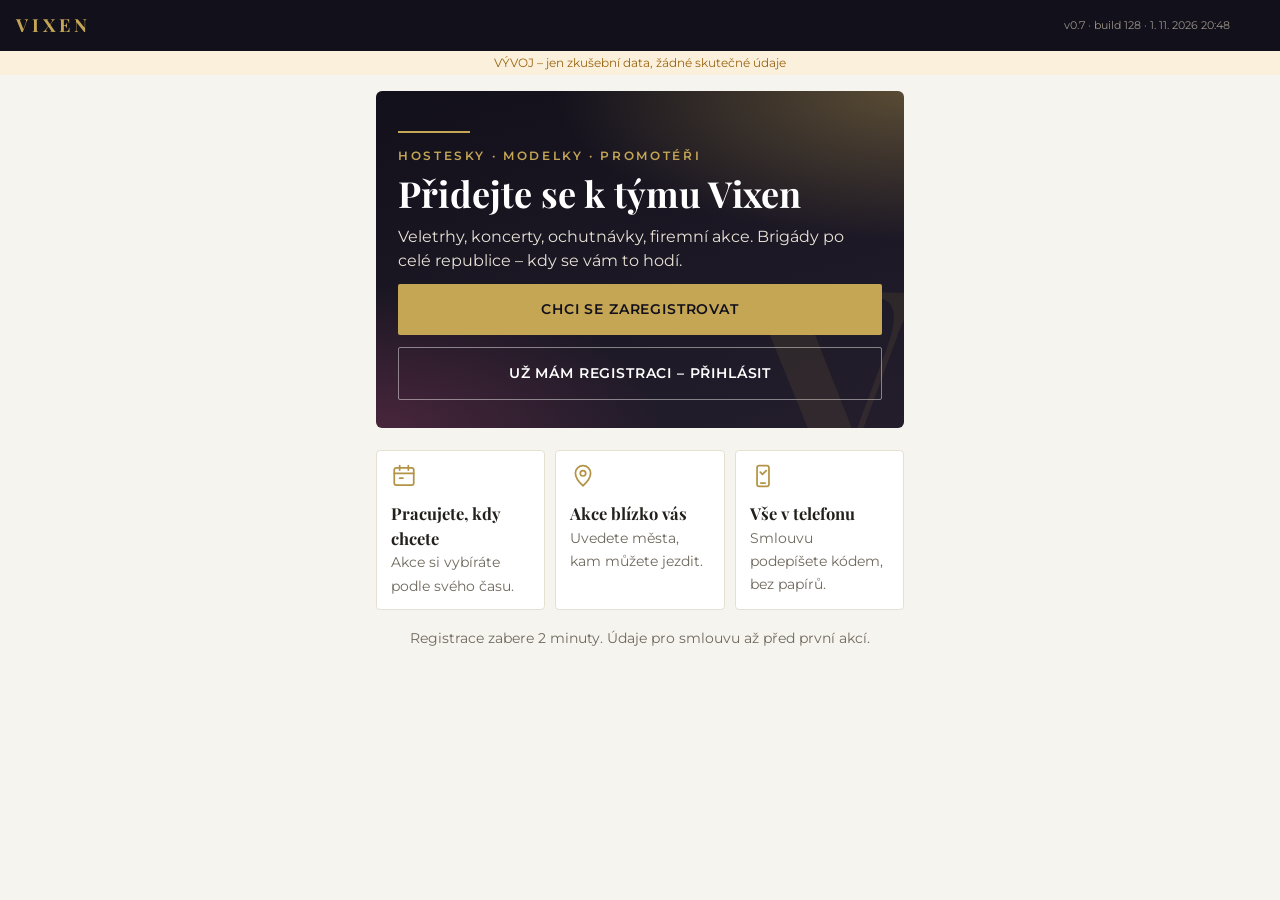
==== commit d5f0af00: "build 128: Akce: bloky stránky akce jdou sbalit a rozbalit (pamatuje si prohlížeč), Sbalit vše / Roz" ====
--- a/index.html
+++ b/index.html
@@ -13,7 +13,7 @@
 <meta name="apple-mobile-web-app-status-bar-style" content="black-translucent">
 <meta name="robots" content="noindex, nofollow">
 <title>Vixen – hostesky</title>
-<link rel="stylesheet" href="styles.css?v=123">
+<link rel="stylesheet" href="styles.css?v=128">
 </head>
 <body class="verejna">
 <header class="hlava"><div class="top"><b>VIXEN</b><span id="kdo"></span><button id="odhlasit" class="hidden">Odhlásit</button></div>
@@ -23,10 +23,10 @@
 <div class="env" id="env"></div>
 <main id="app"><p class="mute">Načítám…</p></main>
 
-<script src="vendor/supabase.js?v=123"></script>
-<script src="config.js?v=123"></script>
-<script src="verze.js?v=123"></script>
-<script src="kontroly.js?v=123"></script>
-<script src="app.js?v=123"></script>
+<script src="vendor/supabase.js?v=128"></script>
+<script src="config.js?v=128"></script>
+<script src="verze.js?v=128"></script>
+<script src="kontroly.js?v=128"></script>
+<script src="app.js?v=128"></script>
 </body>
 </html>
